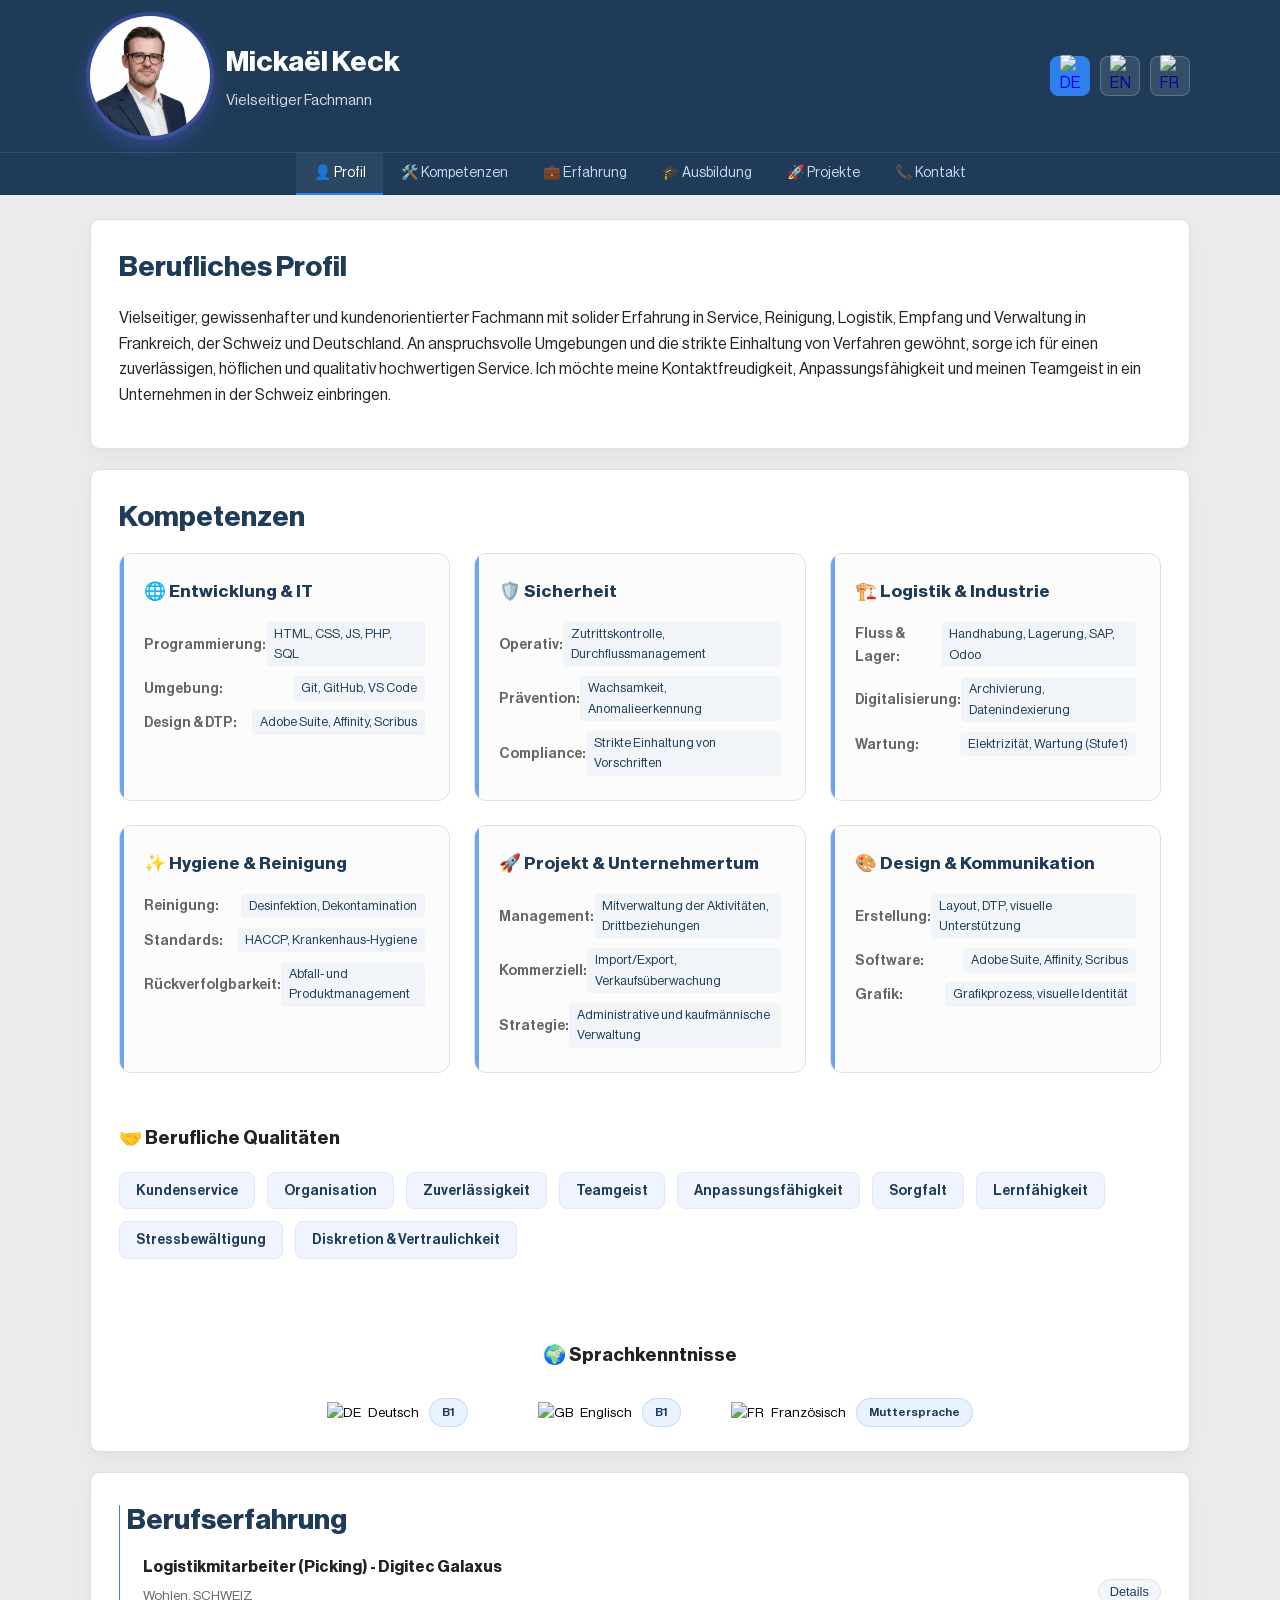
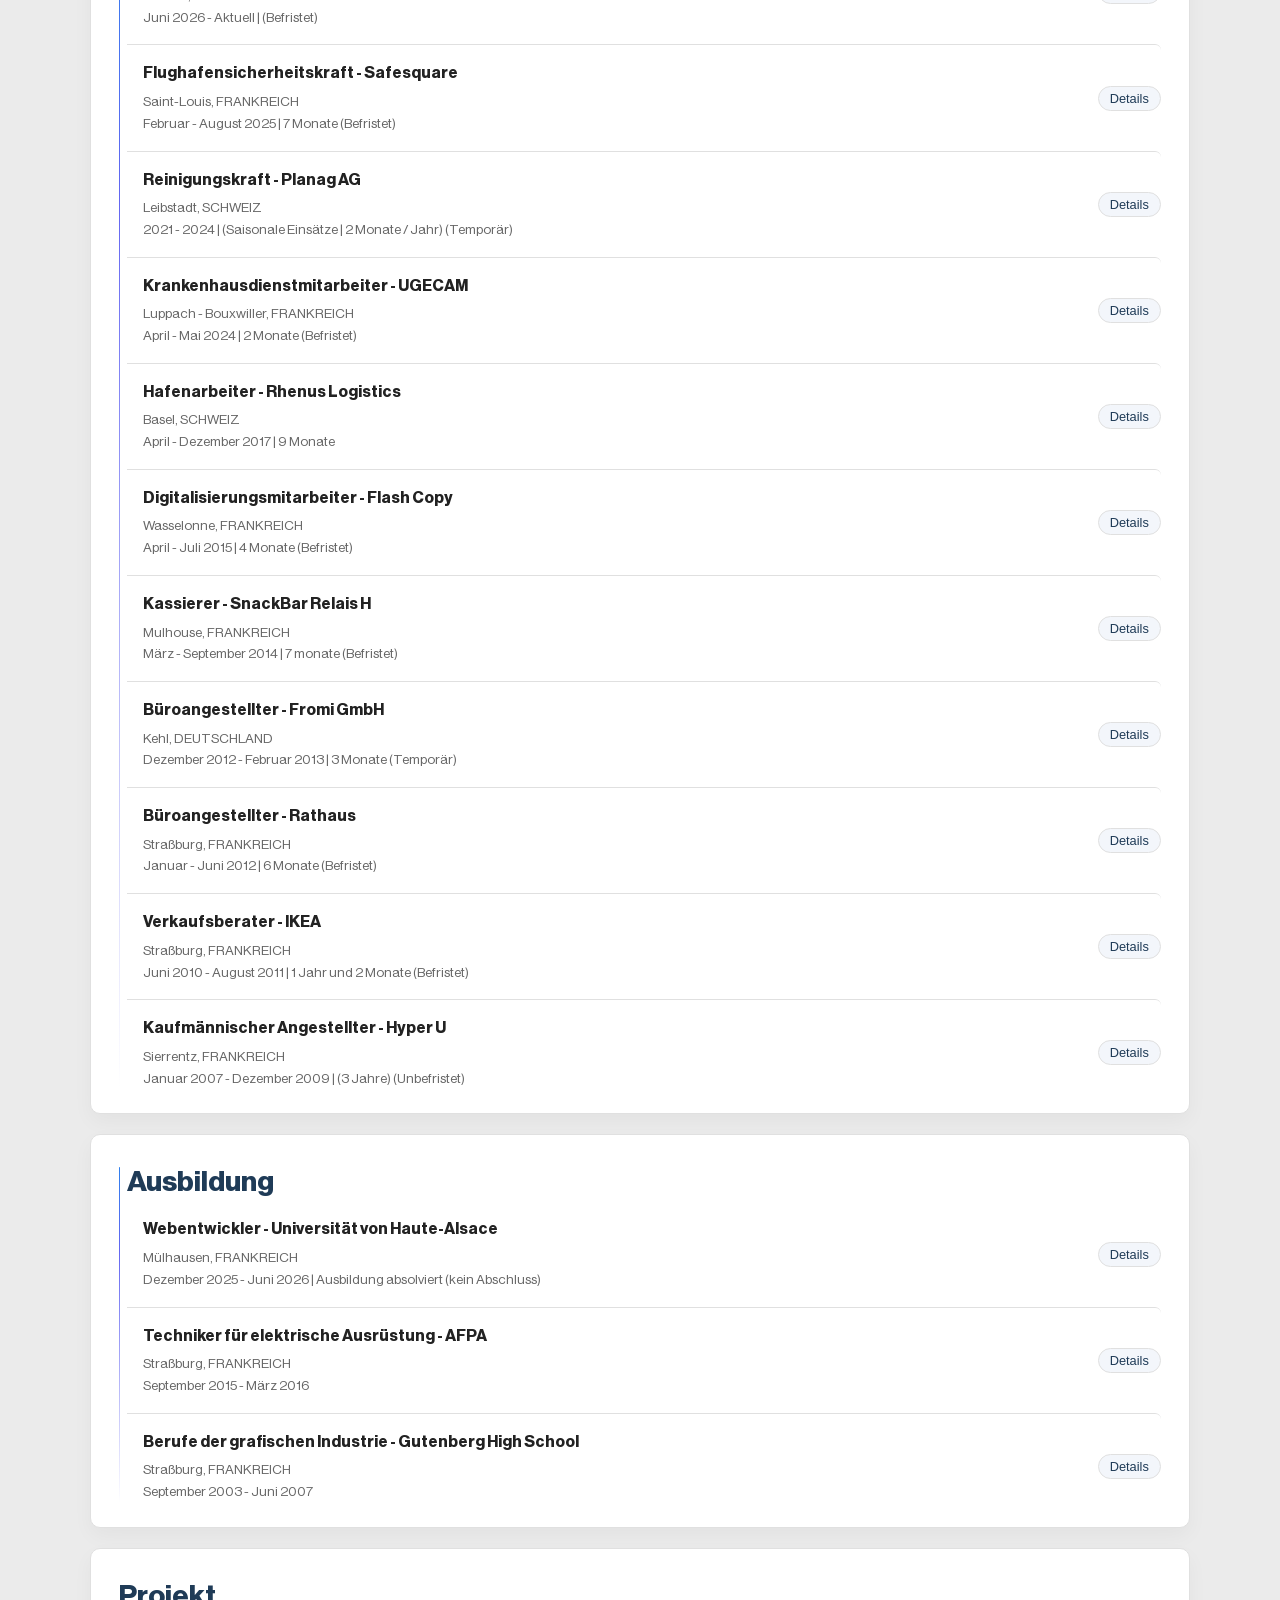
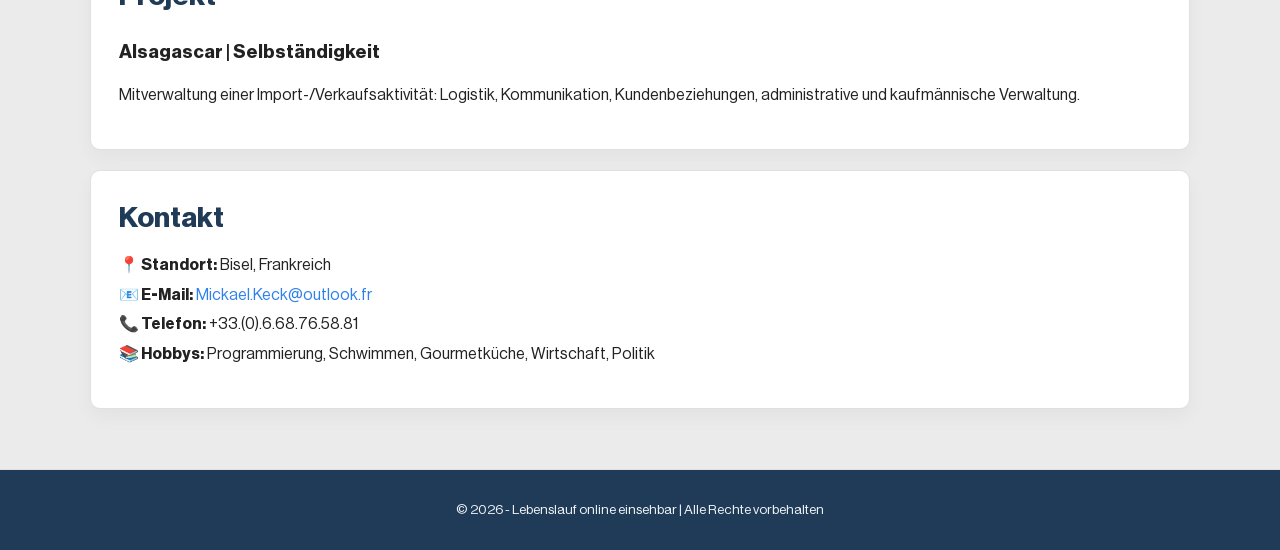
==== index_de.html @ 0cacf82a "Add files via upload" ====
<!DOCTYPE html>
<html lang="de">
<head>
  <meta charset="UTF-8">
  <title>Lebenslauf - Mickaël Keck</title>
  <meta name="viewport" content="width=device-width, initial-scale=1">
  <link rel="stylesheet" href="style.css">
</head>
<body>
  <div class="top-bar">
    <header class="site-header">
      <div class="container header-content">
        <div class="avatar-wrap">
          <div class="avatar" onclick="document.getElementById('img-modal').classList.add('open')"><img src="img/image cv2.png" alt="Mickaël Keck"/></div>
          <div>
            <h1>Mickaël Keck</h1>
            <p class="subtitle">Vielseitiger Fachmann</p>
          </div>
        </div>
        <div class="lang-switcher">
          <a href="index_de.html" class="lang-btn active" title="Deutsch">
            <img src="https://flagcdn.com/24x18/de.png" alt="DE">
          </a>
          <a href="index_en.html" class="lang-btn" title="English">
            <img src="https://flagcdn.com/24x18/gb.png" alt="EN">
          </a>
          <a href="index.html" class="lang-btn" title="Français">
            <img src="https://flagcdn.com/24x18/fr.png" alt="FR">
          </a>
        </div>
      </div>
    </header>
  </div>
  <nav class="main-nav">
    <button class="nav-toggle" aria-expanded="false" aria-label="Menü">
      <span class="bar"></span>
      <span class="bar"></span>
      <span class="bar"></span>
    </button>
    <ul>
      <li><a href="#profil">👤 Profil</a></li>
      <li><a href="#competences">🛠️ Kompetenzen</a></li>
      <li><a href="#experience">💼 Erfahrung</a></li>
      <li><a href="#formation">🎓 Ausbildung</a></li>
      <li><a href="#projets">🚀 Projekte</a></li>
      <li><a href="#contact">📞 Kontakt</a></li>
    </ul>
  </nav>

  <div class="container layout">
    <main>
      <!-- PROFIL -->
      <section id="profil" class="card">
        <h2>Berufliches Profil</h2>
        <p>
        Vielseitiger, gewissenhafter und kundenorientierter Fachmann mit solider Erfahrung in Service, Reinigung, Logistik, Empfang und Verwaltung in Frankreich, der Schweiz und Deutschland. An anspruchsvolle Umgebungen und die strikte Einhaltung von Verfahren gewöhnt, sorge ich für einen zuverlässigen, höflichen und qualitativ hochwertigen Service. Ich möchte meine Kontaktfreudigkeit, Anpassungsfähigkeit und meinen Teamgeist in ein Unternehmen in der Schweiz einbringen.
        </p>
      </section>

      <!-- KOMPETENZEN -->
      <section id="competences" class="card">
        <h2>Kompetenzen</h2>
        
        <div class="skills-container">
          <!-- Technische Kompetenzen -->
          <div class="skills-grid">
            <div class="skill-category">
              <h3>🌐 Entwicklung & IT</h3>
              <ul>
                <li><strong>Programmierung:</strong> <span>HTML, CSS, JS, PHP, SQL</span></li>
                <li><strong>Umgebung:</strong> <span>Git, GitHub, VS Code</span></li>
                <li><strong>Design & DTP:</strong> <span>Adobe Suite, Affinity, Scribus</span></li>
              </ul>
            </div>

            <div class="skill-category">
              <h3>🛡️ Sicherheit</h3>
              <ul>
                <li><strong>Operativ:</strong> <span>Zutrittskontrolle, Durchflussmanagement</span></li>
                <li><strong>Prävention:</strong> <span>Wachsamkeit, Anomalieerkennung</span></li>
                <li><strong>Compliance:</strong> <span>Strikte Einhaltung von Vorschriften</span></li>
              </ul>
            </div>

            <div class="skill-category">
              <h3>🏗️ Logistik & Industrie</h3>
              <ul>
                <li><strong>Fluss & Lager:</strong> <span>Handhabung, Lagerung, SAP, Odoo</span></li>
                <li><strong>Digitalisierung:</strong> <span>Archivierung, Datenindexierung</span></li>
                <li><strong>Wartung:</strong> <span>Elektrizität, Wartung (Stufe 1)</span></li>
              </ul>
            </div>

            <div class="skill-category">
              <h3>✨ Hygiene & Reinigung</h3>
              <ul>
                <li><strong>Reinigung:</strong> <span>Desinfektion, Dekontamination</span></li>
                <li><strong>Standards:</strong> <span>HACCP, Krankenhaus-Hygiene</span></li>
                <li><strong>Rückverfolgbarkeit:</strong> <span>Abfall- und Produktmanagement</span></li>
              </ul>
            </div>

            <div class="skill-category">
              <h3>🚀 Projekt & Unternehmertum</h3>
              <ul>
                <li><strong>Management:</strong> <span>Mitverwaltung der Aktivitäten, Drittbeziehungen</span></li>
                <li><strong>Kommerziell:</strong> <span>Import/Export, Verkaufsüberwachung</span></li>
                <li><strong>Strategie:</strong> <span>Administrative und kaufmännische Verwaltung</span></li>
              </ul>
            </div>

            <div class="skill-category">
              <h3>🎨 Design & Kommunikation</h3>
              <ul>
                <li><strong>Erstellung:</strong> <span>Layout, DTP, visuelle Unterstützung</span></li>
                <li><strong>Software:</strong> <span>Adobe Suite, Affinity, Scribus</span></li>
                <li><strong>Grafik:</strong> <span>Grafikprozess, visuelle Identität</span></li>
              </ul>
            </div>
          </div>

          <!-- Soft Skills -->
          <div class="soft-skills-area">
            <h3>🤝 Berufliche Qualitäten</h3>
            <ul class="tags">
              <li>Kundenservice</li>
              <li>Organisation</li>
              <li>Zuverlässigkeit</li>
              <li>Teamgeist</li>
              <li>Anpassungsfähigkeit</li>
              <li>Sorgfalt</li>
              <li>Lernfähigkeit</li>
              <li>Stressbewältigung</li>
              <li>Diskretion & Vertraulichkeit</li>
            </ul>
          </div>

          <!-- Sprachen -->
          <div class="languages-area">
            <div class="s-section">
              <div class="s-title">
                <h3>🌍 Sprachkenntnisse</h3>
              </div>
              <div class="languages-grid">
                <div class="lang-item">
                  <span class="lang-name"><img src="https://flagcdn.com/16x12/de.png" alt="DE"> Deutsch</span>
                  <span class="lang-level">B1</span>
                </div>
                <div class="lang-item">
                  <span class="lang-name"><img src="https://flagcdn.com/16x12/gb.png" alt="GB"> Englisch</span>
                  <span class="lang-level">B1</span>
                </div>
                <div class="lang-item">
                  <span class="lang-name"><img src="https://flagcdn.com/16x12/fr.png" alt="FR"> Französisch</span>
                  <span class="lang-level">Muttersprache</span>
                </div>
              </div>
            </div>
          </div>
        </div>
      </section>

      <!-- ERFAHRUNG -->
      <section id="experience" class="card">
        <h2>Berufserfahrung</h2>

        <article class="job">
          <header>
            <div>
              <h3>Logistikmitarbeiter (Picking) - Digitec Galaxus</h3>
              <p class="job-meta">Wohlen, SCHWEIZ<br>Juni 2026 - Aktuell | (Befristet)</p>
            </div>
            <button class="toggle-job" type="button">Details</button>
          </header>
          <ul class="job-details">
            <li>Kommissionierung von Bestellungen (Picking) in einem Logistiklager mit hohem Volumen,<br/>unter Einhaltung von Fristen und Sicherheitsvorschriften</li>
            <li>Ausdauer und Zuverlässigkeit bei Stehschichten von 9h+,<br/>mit konstanter Kadenz und Präzision</li>
            <li>Einsatz von Tools zur Flusssteuerung (Scanner, Inventarsysteme)<br/>und strikte Einhaltung der Qualitätsverfahren</li>
          </ul>
        </article>

        <article class="job">
          <header>
            <div>
              <h3>Flughafensicherheitskraft - Safesquare</h3>
              <p class="job-meta">Saint-Louis, FRANKREICH<br>Februar - August 2025 | 7 Monate (Befristet)</p>
            </div>
            <button class="toggle-job" type="button">Details</button>
          </header>
          <ul class="job-details">
            <li>Management des Passagierempfangs in einem internationalen Umfeld bei gleichzeitiger Wahrung<br/>eines hohen Maßes an Höflichkeit trotz Zeitdruck</li>
            <li>Strikte Anwendung von Sicherheitsverfahren (Kontrollen, Überprüfungen, Meldungen)<br/>Gewährleistung der Sicherheit der Passagierströme</li>
            <li>Interne Patrouillen und Arbeit in einem multidisziplinären Team</li>
          </ul>
        </article>

        <article class="job">
          <header>
            <div>
              <h3>Reinigungskraft - Planag AG</h3>
              <p class="job-meta">Leibstadt, SCHWEIZ<br>2021 - 2024 | (Saisonale Einsätze | 2 Monate / Jahr) (Temporär)</p>
            </div>
            <button class="toggle-job" type="button">Details</button>
          </header>
          <ul class="job-details">
            <li>Durchführung von Desinfektions-, Dekontaminations- und Reinigungsleistungen<br/>an einem sensiblen Standort unter strikter Einhaltung von Protokollen</li>
            <li>Abfallmanagement und Einhaltung von Umweltstandards</li>
            <li>Schichtarbeit in anspruchsvollen Umgebungen, die Sorgfalt, Ausdauer und Zuverlässigkeit erfordern</li>
          </ul>
        </article>

        <article class="job">
          <header>
            <div>
              <h3>Krankenhausdienstmitarbeiter - UGECAM</h3>
              <p class="job-meta">Luppach - Bouxwiller, FRANKREICH<br> April - Mai 2024 | 2 Monate (Befristet)</p>
            </div>
            <button class="toggle-job" type="button">Details</button>
          </header>
          <ul class="job-details">
            <li>Beitrag zur Hygiene und zum Komfort der Patienten durch lokale Desinfektion,<br/>Wäschemanagement und Zimmerreinigung</li>
            <li>Tägliche Zusammenarbeit mit Pflegeteams, Sinn für Service und Respekt vor der Vertraulichkeit</li>
            <li>Teilnahme an Hotel- und Gastronomieleistungen unter Einhaltung strenger Qualitäts- und Rückverfolgbarkeitsstandards</li>
          </ul>
        </article>

        <article class="job">
          <header>
            <div>
              <h3>Hafenarbeiter - Rhenus Logistics</h3>
              <p class="job-meta">Basel, SCHWEIZ<br>April - Dezember 2017 | 9 Monate</p>
            </div>
            <button class="toggle-job" type="button">Details</button>
          </header>
          <ul class="job-details">
            <li>Be- und Entladen von Booten, Durchführung verschiedener Manöver<br/>unter Beachtung der Sicherheitsregeln</li>
            <li>Gabelstaplerbetrieb zum Umschlag von schweren oder sperrigen Gütern</li>
            <li>Reinigung und Aufräumen von Lagerbereichen mit Fokus auf Organisation und Sauberkeit</li>
          </ul>
        </article>

        <article class="job">
          <header>
            <div>
              <h3>Digitalisierungsmitarbeiter - Flash Copy</h3>
              <p class="job-meta">Wasselonne, FRANKREICH<br>April - Juli 2015 | 4 Monate (Befristet)</p>
            </div>
            <button class="toggle-job" type="button">Details</button>
          </header>
          <ul class="job-details">
            <li>Digitalisierung und Verarbeitung sensibler Kulturgüterdokumente<br>mit hohen Anforderungen an Präzision und Vertraulichkeit</li>
            <li>Organisation, Sortierung und Indizierung von Dateien zur Gewährleistung einer effizienten Archivnutzung</li>
            <li>Wartung des Arbeitsplatzes und der Ausrüstung, Beherrschung grundlegender IT-Tools<br>zur Gewährleistung einer optimalen Produktivität</li>
          </ul>
        </article>

        <article class="job">
          <header>
            <div>
              <h3>Kassierer - SnackBar Relais H</h3>
              <p class="job-meta">Mulhouse, FRANKREICH<br>März - September 2014 | 7 monate (Befristet)</p>
            </div>
            <button class="toggle-job" type="button">Details</button>
          </header>
          <ul class="job-details">
            <li>Bezahlung und Kundenempfang an einem hoch frequentierten Point of Sale mit Beherrschung<br>der Grundlagen des Zusatzverkaufs</li>
            <li>Instandhaltung und Reinigung der Verkaufsstelle zur Gewährleistung eines tadellosen Images<br>gegenüber den Kunden</li>
            <li>Wartung der Ausrüstung auf erster Ebene (Kasse, Maschinen, Kleingeräte)<br>zur Begrenzung von Betriebsunterbrechungen</li>
          </ul>
        </article>

        <article class="job">
          <header>
            <div>
              <h3>Büroangestellter - Fromi GmbH</h3>
              <p class="job-meta">Kehl, DEUTSCHLAND<br>Dezember 2012 - Februar 2013 | 3 Monate (Temporär)</p>
            </div>
            <button class="toggle-job" type="button">Details</button>
          </header>
          <ul class="job-details">
            <li>Sortieren, Verwalten und Verteilen der ein- und ausgehenden Post zur Gewährleistung<br>eines ordnungsgemäßen Informationsflusses</li>
            <li>Archivierung und Indizierung von Dokumenten, Erstellung logischer und leicht durchsuchbarer Ablagen</li>
            <li>Tägliche Nutzung von Büro-Tools und Zusammenarbeit mit mehreren internen Abteilungen</li>
          </ul>
        </article>

        <article class="job">
          <header>
            <div>
              <h3>Büroangestellter - Rathaus</h3>
              <p class="job-meta">Straßburg, FRANKREICH<br>Januar - Juni 2012 | 6 Monate (Befristet)</p>
            </div>
            <button class="toggle-job" type="button">Details</button>
          </header>
          <ul class="job-details">
            <li>Physischer und telefonischer Empfang der Nutzer, Orientierung und Erstinformationen</li>
            <li>Archivierung, Indizierung und Reprographie von Verwaltungsdokumenten<br>unter Einhaltung von Verfahren</li>
            <li>Teamarbeit innerhalb eines öffentlichen Dienstes mit Sinn für Kontakt und Diskretion</li>
          </ul>
        </article>

        <article class="job">
          <header>
            <div>
              <h3>Verkaufsberater - IKEA</h3>
              <p class="job-meta">Straßburg, FRANKREICH<br>Juni 2010 - August 2011 | 1 Jahr und 2 Monate (Befristet)</p>
            </div>
            <button class="toggle-job" type="button">Details</button>
          </header>
          <ul class="job-details">
            <li>Persönliche Beratung der Kunden zur Betten- und Lagergestaltung<br>um ihren Komfort und ihr Budget zu optimieren</li>
            <li>Erreichung der Verkaufsziele durch gute Kenntnisse der Produkte und aktueller Werbeaktionen</li>
            <li>Teilnahme an der Hervorhebung von Werbeaktionen und Ray-Merchandising (Facing, Wiederauffüllung, Produktimplementierung)</li>
          </ul>
        </article>

        <article class="job">
          <header>
            <div>
              <h3>Kaufmännischer Angestellter - Hyper U</h3>
              <p class="job-meta">Sierrentz, FRANKREICH<br>Januar 2007 - Dezember 2009 | (3 Jahre) (Unbefristet)</p>
            </div>
            <button class="toggle-job" type="button">Details</button>
          </header>
          <ul class="job-details">
            <li>Verwaltung der Abteilungen Getränke/Spirituosen, dann Obst/Gemüse: Wiederauffüllung,<br>Produktrotation, Datumskontrolle</li>
            <li>Umsetzung von Merchandising (Facing, Implementierung, Preiskennzeichnung)<br>zur Verbesserung der Lesbarkeit des Angebots</li>
            <li>Verkaufsförderung von Produkten und Dienstleistungen, regelmäßiger Kontakt mit Kunden<br>und Arbeit in variablen Arbeitszeiten in einem anspruchsvollen Umfeld</li>
          </ul>
        </article>
      </section>

      <!-- AUSBILDUNG -->
      <section id="formation" class="card">
        <h2>Ausbildung</h2>

        <article class="edu">
          <header>
            <div>
              <h3>Webentwickler - Universität von Haute-Alsace</h3>
              <p class="job-meta">Mülhausen, FRANKREICH<br>Dezember 2025 - Juni 2026 | Ausbildung absolviert (kein Abschluss)</p>
            </div>
            <button class="toggle-job" type="button">Details</button>
          </header>
          <ul class="job-details">
            <li>Kein Abschluss aus administrativem Grund / Einstellung der Finanzierung, nicht wegen unzureichender Leistungen</li>
            <li>HTML, CSS, JS, PHP, SQL, Node.js, Python</li>
            <li>Tools: VS Code, GitHub, Bootstrap, jQuery, PHPMyAdmin</li>
            <li>Projekte:
              <ul>
                <li>Erstellung eines Taschenrechners</li>
                <li>Erstellung einer Bäckerei-Website</li>
                <li>Erstellung einer Landingpage für einen Yoga-Kurs</li>
                <li>Erstellung einer Fitnessstudio-Showcase-Website</li>
              </ul>
            </li>
          </ul>
        </article>

        <article class="edu">
          <header>
            <div>
              <h3>Techniker für elektrische Ausrüstung - AFPA</h3>
              <p class="job-meta">Straßburg, FRANKREICH<br>September 2015 - März 2016</p>
            </div>
            <button class="toggle-job" type="button">Details</button>
          </header>
          <ul class="job-details">
            <li>Ausbildung auf Bac pro-Niveau mit Schwerpunkt auf der Installation und Fehlersuche von elektrischen Geräten</li>
            <li>Kenntnis der aktuellen Normen und Vorschriften</li>
            <li>Entwurf und Implementierung von elektrischen Schaltungen</li>
            <li>Erwerb von Sorgfalt, Planlesen, strikte Einhaltung von Sicherheitsstandards und Verfahren</li>
            <li>Installation und Wartung von elektrischen Geräten</li>
          </ul>
        </article>

        <article class="edu">
          <header>
            <div>
              <h3>Berufe der grafischen Industrie - Gutenberg High School</h3>
              <p class="job-meta">Straßburg, FRANKREICH<br>September 2003 - Juni 2007</p>
            </div>
            <button class="toggle-job" type="button">Details</button>
          </header>
          <ul class="job-details">
            <li>Bac pro orientiert auf die grafische Kette und die gedruckte Produktion (Druckvorstufe, Druck, Qualitätskontrolle)</li>
            <li>Kenntnis der aktuellen Normen und Vorschriften</li>
            <li>Praxis von Adobe Suite Tools (Photoshop, Illustrator, InDesign)</li>
            <li>Erwerb von Sorgfalt, Planlesen, strikte Einhaltung von Sicherheitsstandards und Verfahren</li>
            <li>Entwicklung eines kreativen Auges und eines Sinns für Layout und visuelle Kommunikation</li>
            <li>Erste Erfahrung in der Berufswelt und Teamarbeit</li>
          </ul>
        </article>
      </section>

      <!-- PROJEKTE -->
      <section id="projets" class="card">
        <h2>Projekt</h2>

        <article class="project">
          <h3>Alsagascar | Selbständigkeit</h3>
          <p>Mitverwaltung einer Import-/Verkaufsaktivität: Logistik, Kommunikation, Kundenbeziehungen, administrative und kaufmännische Verwaltung.</p>
        </article>
      </section>

      <!-- KONTAKT -->
      <section id="contact" class="card">
        <h2>Kontakt</h2>
        <ul class="contact-list">
          <li><strong>📍 Standort:</strong> Bisel, Frankreich</li>
          <li><strong>📧 E-Mail:</strong> <a href="mailto:Mickael.Keck@outlook.fr"> Mickael.Keck@outlook.fr</a></li>
          <li><strong>📞 Telefon:</strong> +33.(0).6.68.76.58.81</li>
          <li><strong>📚 Hobbys:</strong> Programmierung, Schwimmen, Gourmetküche, Wirtschaft, Politik</li>
        </ul>
      </section>
    </main>
  </div>

  <footer class="site-footer">
    <div class="container">
      <p>© <span id="year"></span> - Lebenslauf online einsehbar | Alle Rechte vorbehalten</p>
    </div>
  </footer>

  <div id="img-modal" onclick="this.classList.remove('open')">
    <img src="img/image cv2.png" alt="CV"/>
  </div>

  <script src="script.js"></script>
</body>
</html>
---- style.css ----
@font-face {
  font-family: 'NeueHaasDisplay';
  src: url('font/NeueHaasDisplayRoman.ttf') format('truetype');
  font-weight: 400;
  font-style: normal;
}
@font-face {
  font-family: 'NeueHaasDisplay';
  src: url('font/NeueHaasDisplayRomanItalic.ttf') format('truetype');
  font-weight: 400;
  font-style: italic;
}
@font-face {
  font-family: 'NeueHaasDisplay';
  src: url('font/NeueHaasDisplayMediu.ttf') format('truetype');
  font-weight: 500;
  font-style: normal;
}
@font-face {
  font-family: 'NeueHaasDisplay';
  src: url('font/NeueHaasDisplayMediumItalic.ttf') format('truetype');
  font-weight: 500;
  font-style: italic;
}
@font-face {
  font-family: 'NeueHaasDisplay';
  src: url('font/NeueHaasDisplayBold.ttf') format('truetype');
  font-weight: 700;
  font-style: normal;
}
@font-face {
  font-family: 'NeueHaasDisplay';
  src: url('font/NeueHaasDisplayBoldItalic.ttf') format('truetype');
  font-weight: 700;
  font-style: italic;
}

.s-section {
  display: flex;
  flex-direction: column;
  gap: 8px;
}


.lang-item { display: flex; align-items: center; justify-content: center; gap: 10px; }
.lang-name { font-size: 0.85rem; color: #000000; }
.lang-name img { vertical-align: middle; margin-right: 5px; }

.lang-level {
  font-size: 0.75rem;
  background: rgba(47, 128, 237, 0.1);
  color: var(--primary);
  padding: 4px 12px;
  border-radius: 99px;
  border: 1px solid rgba(47, 128, 237, 0.2);
  font-weight: 500;
  transition: all 0.3s ease;
}

.lang-item:hover .lang-level {
  background: var(--accent);
  color: #fff;
  transform: translateX(5px);
}


:root {
  --bg: #ebebeb;
  --card-bg: #ffffff;
  --primary: #1f3b57;
  --accent: #2f80ed;
  --text: #222;
  --muted: #666;
  --border: #e0e0e0;
  --radius: 10px;
  --shadow: 0 8px 20px rgba(0,0,0,0.04);
  --font-main: 'NeueHaasDisplay', system-ui, sans-serif;
  --header-h: 80px;
}

html {
  scroll-behavior: smooth;
}

*, *::before, *::after { box-sizing: border-box; }

body {
  margin: 0;
  font-family: var(--font-main);
  background: var(--bg);
  color: var(--text);
  line-height: 1.6;
}

/* CONTAINER */
.container {
  width: min(1100px, 100% - 2rem);
  margin: 0 auto;
}

/* HEADER */
/* TOP BAR */
.top-bar {
  position: fixed;
  top: 0;
  left: 0;
  right: 0;
  z-index: 10;
  transition: none;
}

.top-bar.hidden {
  transform: translateY(-100%);
}

.site-header {
  background: var(--primary);
  color: #fff;
  padding: 1rem 0;
}

.header-content {
  display: flex;
  align-items: center;
  justify-content: space-between;
  gap: 1.5rem;
}

.avatar-wrap {
  display: flex;
  align-items: center;
  gap: 16px;
}

.avatar {
  width: 120px;
  height: 120px;
  overflow: hidden;
  border-radius: 50%;
  background: linear-gradient(135deg, #6366f1, #06b6d4);
  display: flex;
  align-items: center;
  justify-content: center;
  font-size: 34px;
  font-weight: 700;
  color: #fff;
  box-shadow: 0 0 0 4px rgba(99,102,241,0.3), 0 8px 24px rgba(99,102,241,0.4);
  transition: transform 0.3s;
  cursor: pointer;
}

.avatar:hover { transform: scale(1.20); }

.avatar img {
  width: 100%;
  height: 100%;
  object-fit: cover;
  object-position: 70% center;
  transform: scaleX(-1);
}

h1 { margin: 0; font-size: 1.8rem; }

.subtitle {
  margin: 0.25rem 0 0;
  color: #d0d7e2;
  font-size: 0.95rem;
}

/* LANG SWITCHER */
.lang-switcher {
  display: flex;
  gap: 10px;
}

.lang-btn {
  display: flex;
  align-items: center;
  justify-content: center;
  width: 40px;
  height: 40px;
  background: rgba(255, 255, 255, 0.1);
  border: 1px solid rgba(255, 255, 255, 0.2);
  border-radius: 8px;
  transition: all 0.3s ease;
  cursor: pointer;
  text-decoration: none;
  padding: 0; /* Ajouté */
  outline: none; /* Ajouté */
}

.lang-btn img {
  width: 20px;
  height: auto;
  border-radius: 2px;
  filter: grayscale(40%);
  transition: all 0.3s ease;
}

.lang-btn:hover {
  background: rgba(255, 255, 255, 0.2);
  border-color: var(--accent);
  transform: translateY(-2px);
}

.lang-btn:hover img {
  filter: grayscale(0%);
  transform: scale(1.1);
}

.lang-btn.active {
  background: var(--accent);
  border-color: var(--accent);
}

.lang-btn.active img {
  filter: grayscale(0%);
}

/* MODAL */
#img-modal {
  display: none;
  position: fixed;
  inset: 0;
  background: rgba(0,0,0,0.75);
  z-index: 999;
  align-items: center;
  justify-content: center;
  cursor: zoom-out;
}
#img-modal.open { display: flex; }
#img-modal img {
  max-height: 90vh;
  max-width: 90vw;
  border-radius: 12px;
  box-shadow: 0 20px 60px rgba(0,0,0,0.5);
  transform: scaleX(-1);
}

/* LAYOUT */
.layout {
  padding-top: 1.5rem;
  padding-bottom: 2.5rem;
}

.main-nav {
  position: fixed;
  left: 0;
  right: 0;
  z-index: 9;
  background: var(--primary);
  border-top: 1px solid rgba(255,255,255,0.1);
}

.main-nav ul {
  list-style: none;
  padding: 0;
  margin: 0;
  display: flex;
  justify-content: center;
  gap: 0;
}

.main-nav a {
  display: block;
  color: #c8d8ee;
  text-decoration: none;
  font-size: 0.88rem;
  padding: 0.55rem 1.1rem;
  border-bottom: 2px solid transparent;
  transition: color 0.2s, border-color 0.2s, background 0.2s;
}

.main-nav a:hover,
.main-nav a.active {
  color: #fff;
  border-bottom-color: var(--accent);
  background: rgba(255,255,255,0.06);
}

/* MAIN */
main { min-width: 0; }

/* CARDS */
.card {
  background: var(--card-bg);
  border-radius: var(--radius);
  padding: 1.5rem 1.75rem;
  margin-bottom: 1.25rem;
  box-shadow: var(--shadow);
  border: 1px solid var(--border);
  /* Animation de révélation */
  opacity: 0;
  transform: translateY(30px);
  transition: opacity 0.8s ease-out, transform 0.8s ease-out;
}

.card.visible {
  opacity: 1;
  transform: translateY(0);
}

.card h2 {
  margin-top: 0;
  margin-bottom: 0.75rem;
  font-size: 1.8rem;
  font-weight: 800;
  color: var(--primary);
  letter-spacing: 0,5rem;
}

/* GRID */
.grid-2 {
  display: grid;
  grid-template-columns: repeat(auto-fit, minmax(260px, 1fr));
  gap: 1rem 2rem;
}

/* LISTES & TAGS */
ul {
  padding-left: 1.2rem;
  margin-top: 0.25rem;
}

.tags {
  list-style: none;
  padding: 0;
  display: flex;
  flex-wrap: wrap;
  gap: 0.75rem;
}

.tags li {
  background: #f0f4ff;
  color: var(--primary);
  padding: 0.4rem 1rem;
  border-radius: 8px;
  font-size: 0.88rem;
  font-weight: 500;
  border: 1px solid #e0e7ff;
  transition: all 0.3s ease;
  cursor: default;
}

.tags li:hover {
  background: var(--primary);
  color: #fff;
  transform: translateY(-2px);
  box-shadow: 0 4px 12px rgba(31, 59, 87, 0.15);
}


.skills-container {
  display: flex;
  flex-direction: column;
  gap: 2rem;
}

.skills-grid {
  display: grid;
  grid-template-columns: repeat(auto-fit, minmax(300px, 1fr));
  gap: 1.5rem;
}

.skill-category {
  background: #fcfcfd;
  border: 1px solid var(--border);
  border-radius: 12px;
  padding: 1.5rem;
  transition: all 0.3s ease;
  position: relative;
  overflow: hidden;
}

.skill-category::before {
  content: '';
  position: absolute;
  top: 0;
  left: 0;
  width: 4px;
  height: 100%;
  background: var(--accent);
  opacity: 0.7;
}

.skill-category:hover {
  transform: translateY(-5px);
  box-shadow: 0 12px 25px rgba(0,0,0,0.06);
  border-color: var(--accent);
}

.skill-category h3 {
  margin-top: 0;
  margin-bottom: 1rem;
  font-size: 1.1rem;
  color: var(--primary);
  display: flex;
  align-items: center;
  gap: 8px;
}

.skill-category ul {
  list-style: none;
  padding: 0;
  margin: 0;
  display: flex;
  flex-direction: column;
  gap: 0.6rem;
}

.skill-category li {
  font-size: 0.9rem;
  display: flex;
  justify-content: space-between;
  align-items: center;
}

.skill-category li strong {
  color: var(--muted);
  font-weight: 500;
}

.skill-category li span {
  background: #f1f5f9;
  padding: 2px 8px;
  border-radius: 4px;
  font-size: 0.8rem;
  color: var(--primary);
}

#experience, #formation {
  position: relative;
  padding-left: 2.25rem;
}

#experience::before, #formation::before {
  content: '';
  position: absolute;
  left: 1.75rem;
  top: 2rem;
  bottom: 1.5rem;
  width: 1px;
  background: linear-gradient(180deg, #2f80ed, #6366f1 25%, rgba(99,102,241,0) 100%);
  border-radius: 50px;
}

/* JOBS & EDU */
.job, .edu {
  border-top: 1px solid var(--border);
  padding-top: 1rem;
  margin-top: 1rem;
  padding-left: 1rem;
  border-radius: 0 6px 6px 0;
  transition: background 0.35s ease, padding-left 0.3s ease, box-shadow 0.35s ease;
  position: relative;
}

.job::before, .edu::before {
  content: '';
  position: absolute;
  left: 1px;
  top: 0;
  width: 1px;
  height: 0;
  background: linear-gradient(0deg, #2f80ed, #6366f1 10%, rgba(99,102,241,0) 100%);
  transition: height 0.4s cubic-bezier(0.4, 0, 0.2, 1);
  border-radius: 2px;
}

.job:hover::before, .edu:hover::before { height: 100%; }

.job::after, .edu::after {
  content: '';
  position: absolute;
  left: -2px;
  top: 0;
  width: 1.5px;
  height: 0;
  background: linear-gradient(0deg, #2f80ed, #6366f1 10%, rgba(99,102,241,0) 100%);
  transition: height 0.4s cubic-bezier(0.4, 0, 0.2, 1);
}

.job:hover::after, .edu:hover::after { height: 100%; }

.job:hover, .edu:hover {
  background: linear-gradient(180deg, #f0f5ff 0%, #ffffff 100%);
  box-shadow: -3px 0 0 0 #2f80ed, 0 4px 18px rgba(47,128,237,0.08);
  padding-left: 1.5rem;
  box-shadow: 0 4px 18px rgba(47,128,237,0.08);
}

.job:first-of-type, .edu:first-of-type {
  border-top: none;
  padding-top: 0;
  margin-top: 0;
}

.job header, .edu header {
  display: flex;
  justify-content: space-between;
  align-items: center;
  gap: 1rem;
}

.job h3, .edu h3 {
  margin: 0;
  font-size: 1rem;
  transition: color 0.3s ease;
}

.job:hover h3, .edu:hover h3 { color: var(--accent); }

.job-meta {
  margin: 0.25rem 0 0;
  font-size: 0.85rem;
  color: var(--muted);
  transition: color 0.3s ease;
}

.job:hover .job-meta, .edu:hover .job-meta { color: #2f80ed99; }

.job-details { margin-top: 0.5rem; }

.toggle-job {
  border: 1px solid var(--border);
  background: #f3f6fb;
  color: var(--primary);
  border-radius: 999px;
  padding: 0.25rem 0.7rem;
  font-size: 0.8rem;
  cursor: pointer;
  transition: background 0.2s, transform 0.1s;
  white-space: nowrap;
}

.toggle-job:hover { background: #e3edff; }
.toggle-job:active { transform: scale(0.97); }

/* PROJECTS */
.project h3 { margin-bottom: 0.25rem; }

.project {
  border-top: 1px solid var(--border);
  padding-top: 0.75rem;
  margin-top: 0.75rem;
}

.project:first-of-type {
  border-top: none;
  padding-top: 0;
  margin-top: 0;
}

/* CONTACT */
.contact-list { list-style: none; padding: 0; }
.contact-list li + li { margin-top: 0.25rem; }
.contact-list a { color: var(--accent); text-decoration: none; }
.contact-list a:hover { text-decoration: underline; }

/* FOOTER */
.site-footer {
  border-top: 1px solid var(--border);
  padding: 1rem 0;
  font-size: 0.85rem;
  color: #f0f2f6;
  background: var(--primary);
  text-align: center;
}

/* ===================== BURGER MENU ===================== */

.nav-toggle {
  display: none;
  flex-direction: column;
  justify-content: center;
  align-items: center;
  gap: 5px;
  width: 40px;
  height: 40px;
  background: transparent;
  border: none;
  cursor: pointer;
  padding: 4px;
  border-radius: 8px;
  transition: background 0.2s;
  position: absolute;
  right: 1rem;
  top: 50%;
  transform: translateY(-50%);
  z-index: 20;
}

.nav-toggle:hover {
  background: rgba(255,255,255,0.1);
}

/* Les 3 barres */
.nav-toggle .bar {
  display: block;
  width: 22px;
  height: 2px;
  background: #c8d8ee;
  border-radius: 2px;
  transition: transform 0.35s cubic-bezier(0.4,0,0.2,1),
              opacity 0.25s ease,
              background 0.2s;
}

/* Animation → croix quand ouvert */
.nav-toggle.open .bar:nth-child(1) {
  transform: translateY(7px) rotate(45deg);
}
.nav-toggle.open .bar:nth-child(2) {
  opacity: 0;
  transform: scaleX(0);
}
.nav-toggle.open .bar:nth-child(3) {
  transform: translateY(-7px) rotate(-45deg);
}

/* ===================== RESPONSIVE ===================== */

@media (max-width: 900px) {
  h1 { font-size: 1.4rem; }
  .subtitle { font-size: 0.85rem; }
  .avatar { width: 90px; height: 90px; }
  .main-nav a { font-size: 0.82rem; padding: 0.5rem 0.7rem; }
}

@media (max-width: 680px) {
  /* Header */
  .header-content { flex-wrap: wrap; gap: 0.75rem; }
  .avatar { width: 70px; height: 70px; font-size: 24px; }
  h1 { font-size: 1.2rem; }
  .subtitle { font-size: 0.8rem; }
  .card { padding: 1rem; }

  /* Afficher le bouton burger */
  .nav-toggle {
    display: flex;
  }

  /* Navbar : position relative pour que le menu se déploie en dessous */
  .main-nav {
    position: fixed;
    left: 0;
    right: 0;
  }

  /* Barre de navigation : hauteur fixe avec le bouton centré */
  .main-nav {
    display: flex;
    align-items: center;
    min-height: 44px;
    padding: 0 1rem;
  }

  /* Menu masqué par défaut sur mobile */
  .main-nav ul {
    display: flex;
    flex-direction: column;
    gap: 0;
    position: absolute;
    top: 100%;
    left: 0;
    right: 0;
    background: var(--primary);
    border-top: 1px solid rgba(255,255,255,0.1);
    max-height: 0;
    overflow: hidden;
    transition: max-height 0.38s cubic-bezier(0.4,0,0.2,1),
    opacity 0.3s ease;
    opacity: 0;
    box-shadow: 0 8px 24px rgba(0,0,0,0.18);
  }

  /* Menu ouvert */
  .main-nav.open ul {
    max-height: 420px;
    opacity: 1;
  }

  /* Liens pleine largeur */
  .main-nav a {
    font-size: 0.92rem;
    padding: 0.8rem 1.25rem;
    border-bottom: 1px solid rgba(255,255,255,0.07);
    border-left: 3px solid transparent;
    transition: color 0.2s, background 0.2s, border-color 0.2s;
  }

  .main-nav a:hover,
  .main-nav a.active {
    border-bottom-color: rgba(255,255,255,0.07);
    border-left-color: var(--accent);
    background: rgba(255,255,255,0.06);
  }

  .main-nav li:last-child a {
    border-bottom: none;
  }

  /* Langues en responsive */
  .languages-area {
    text-align: left;
    margin-left: -5px; 
  }
  .languages-grid {
    grid-template-columns: 1fr;
    justify-content: flex-start;
    gap: 0.5rem;
    padding-left: 0;
  }
  .lang-item {
    justify-content: flex-start;
    padding-left: 0;
    margin-left: 0;
  }
  .languages-area h3 {
    margin-left: 0;
  }
}


.languages-area {
  text-align: center;
  margin-top: 1rem;
}

.languages-grid {
  display: grid;
  grid-template-columns: repeat(auto-fit, minmax(180px, auto));
  justify-content: center;
  gap: 2rem;
}
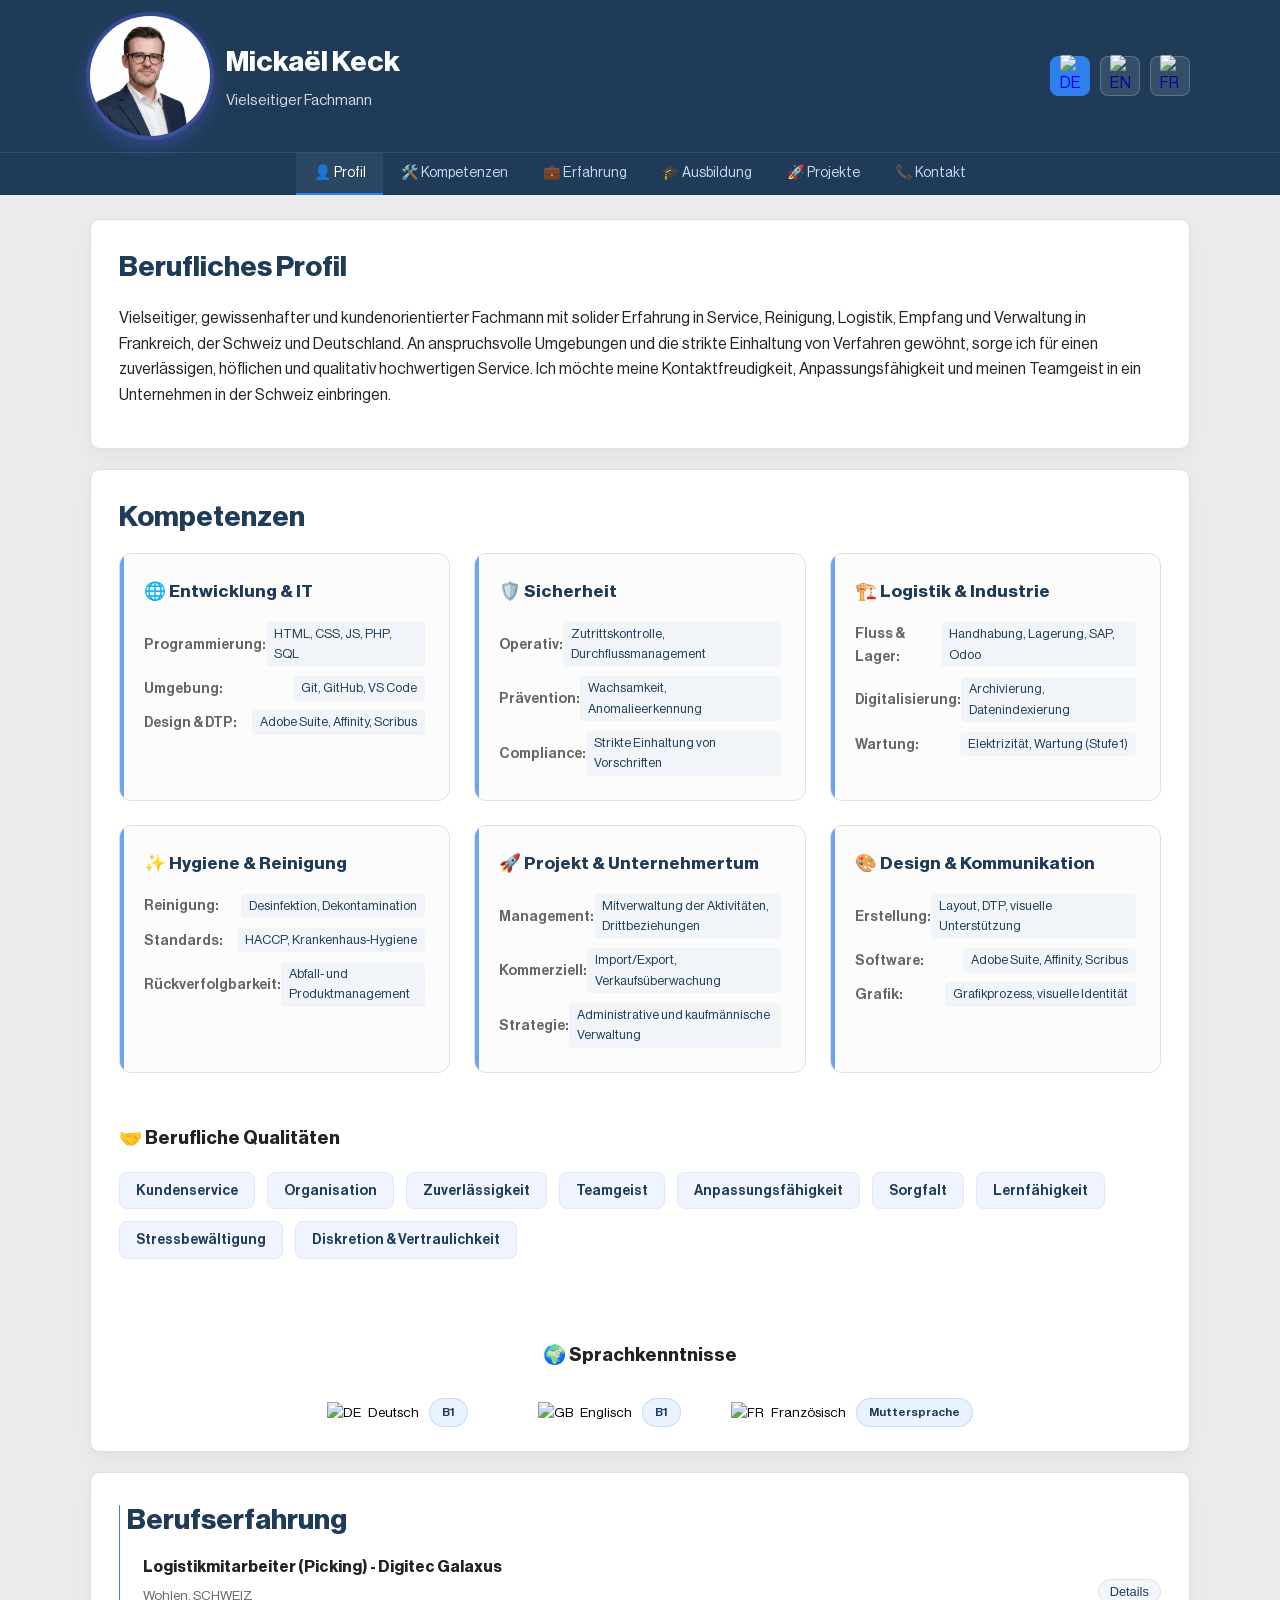
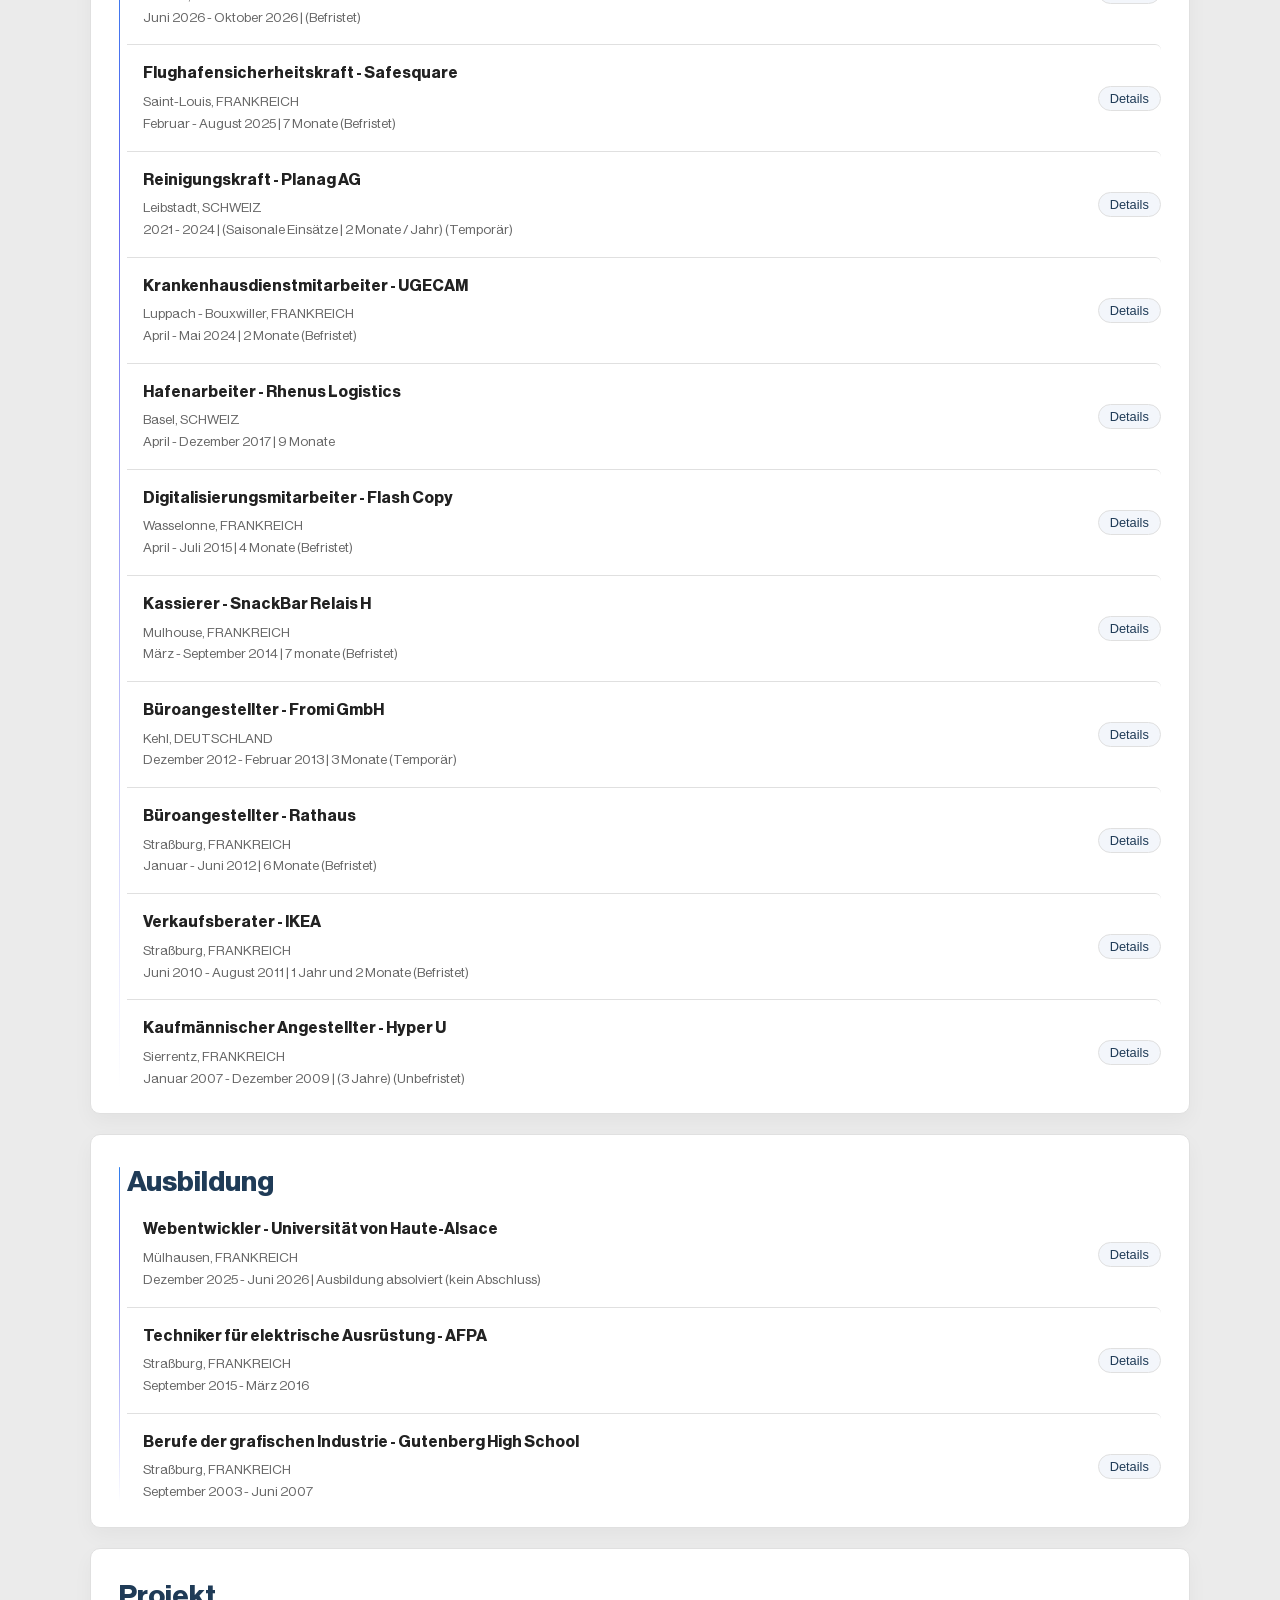
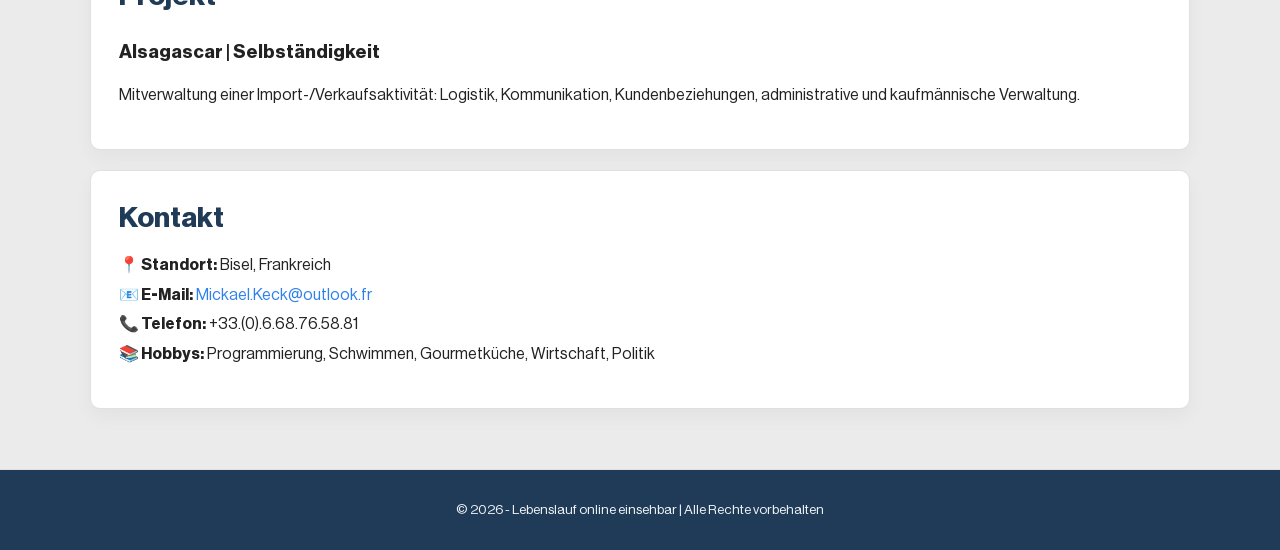
==== commit 06cd49e8: "Update job end date for Logistikmitarbeiter position" ====
--- a/index_de.html
+++ b/index_de.html
@@ -168,7 +168,7 @@
           <header>
             <div>
               <h3>Logistikmitarbeiter (Picking) - Digitec Galaxus</h3>
-              <p class="job-meta">Wohlen, SCHWEIZ<br>Juni 2026 - Aktuell | (Befristet)</p>
+              <p class="job-meta">Wohlen, SCHWEIZ<br>Juni 2026 - Oktober 2026 | (Befristet)</p>
             </div>
             <button class="toggle-job" type="button">Details</button>
           </header>
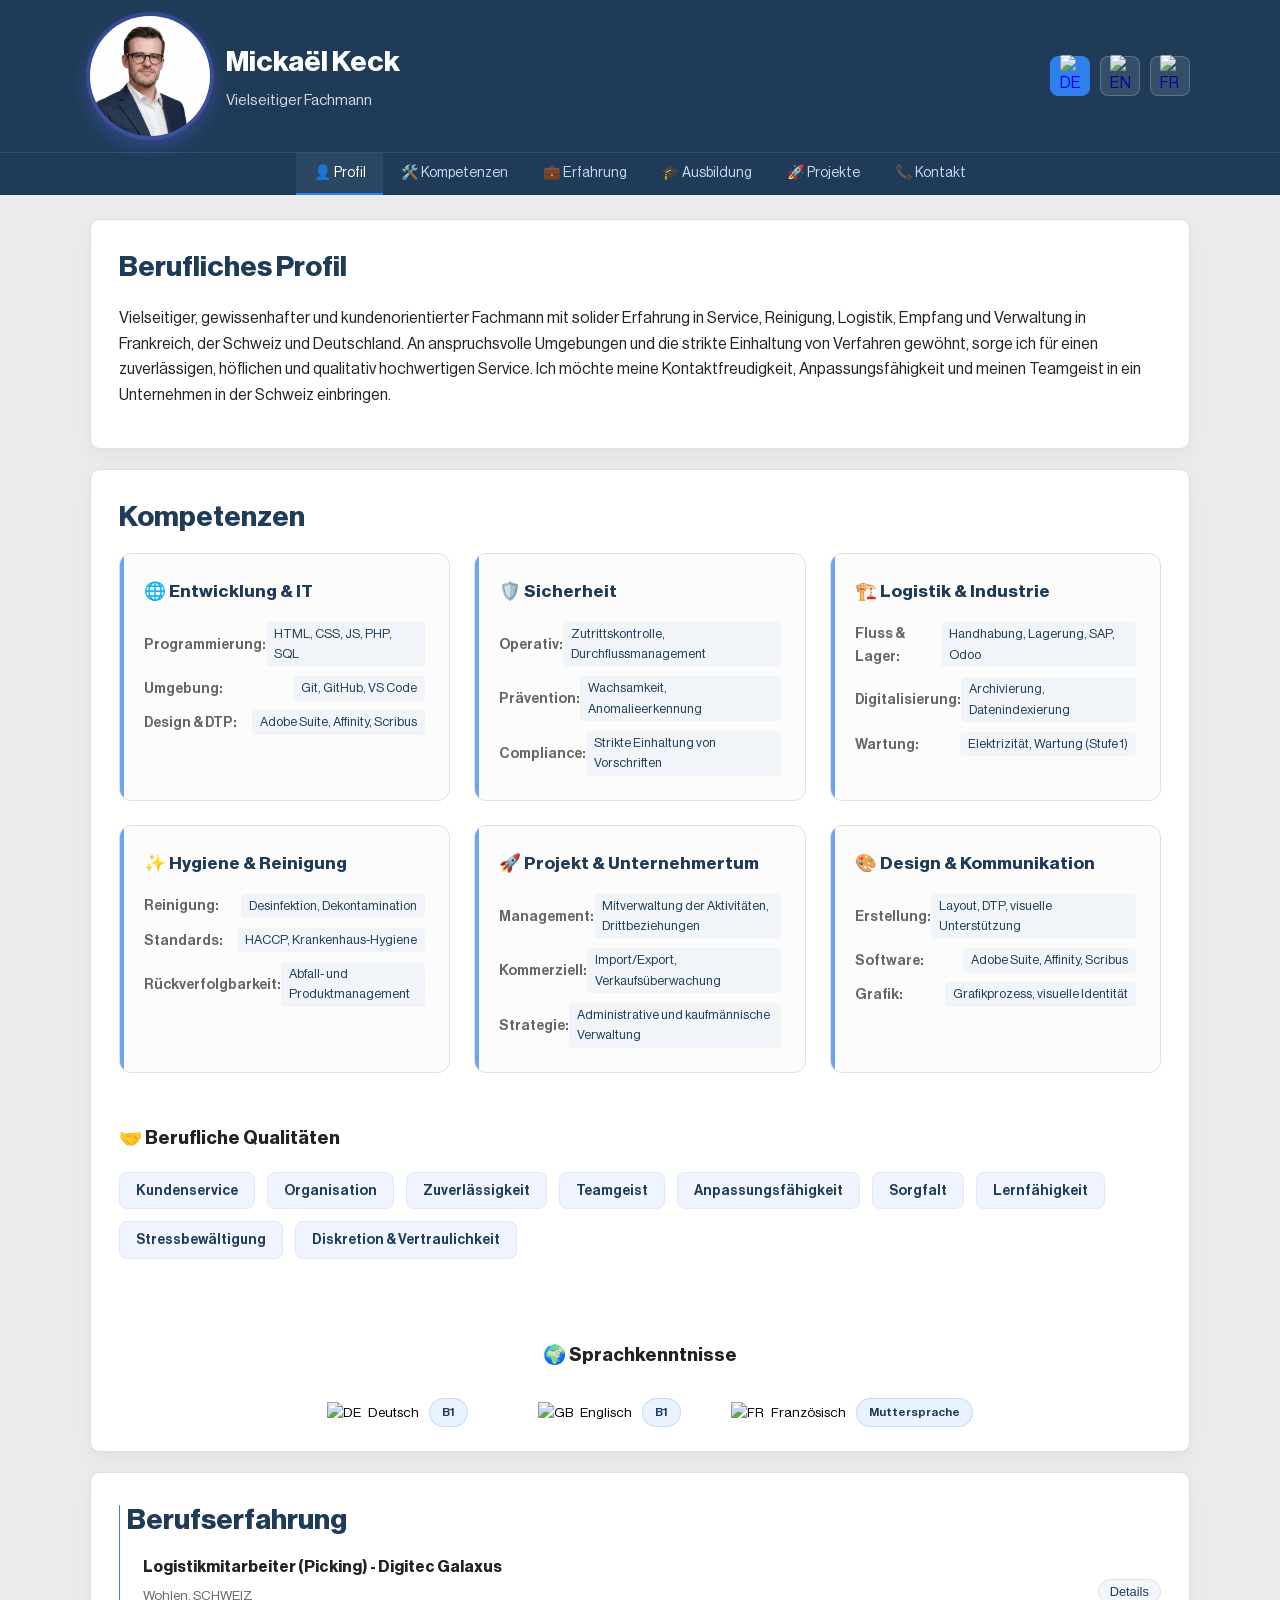
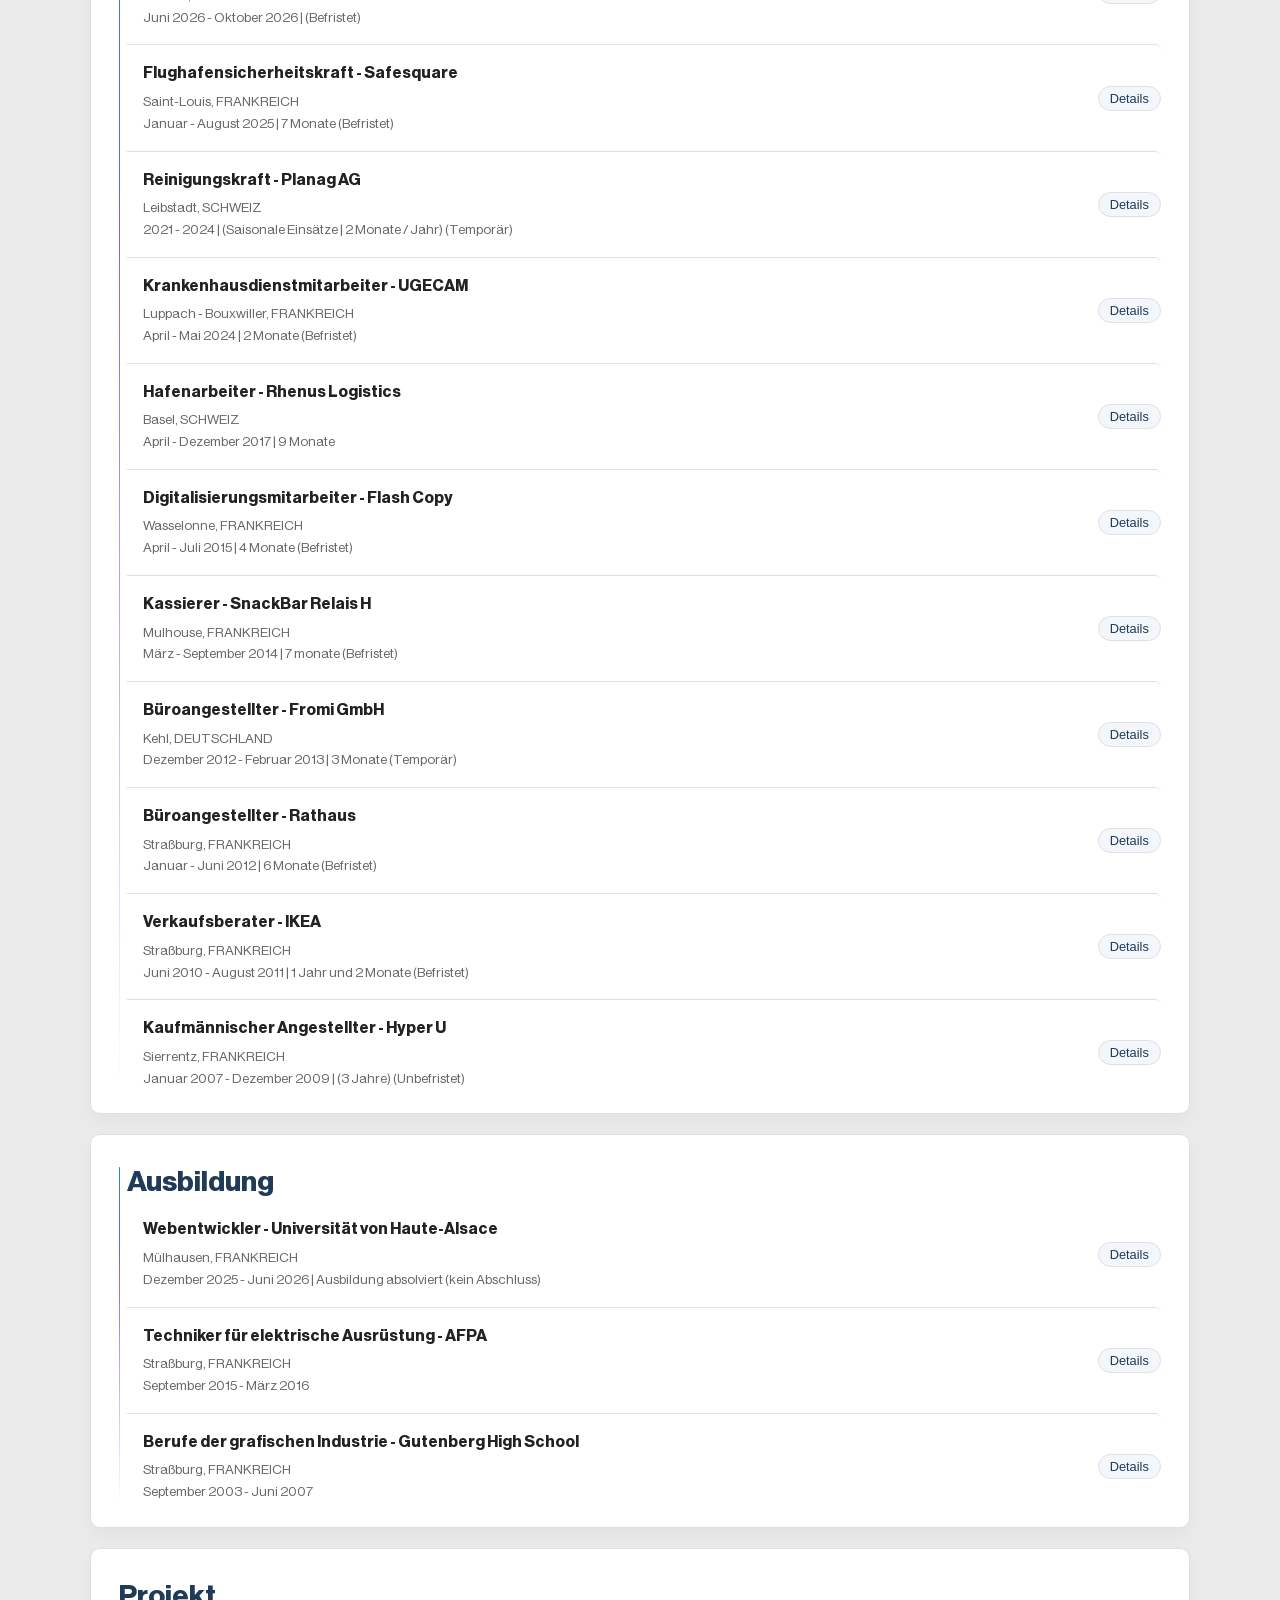
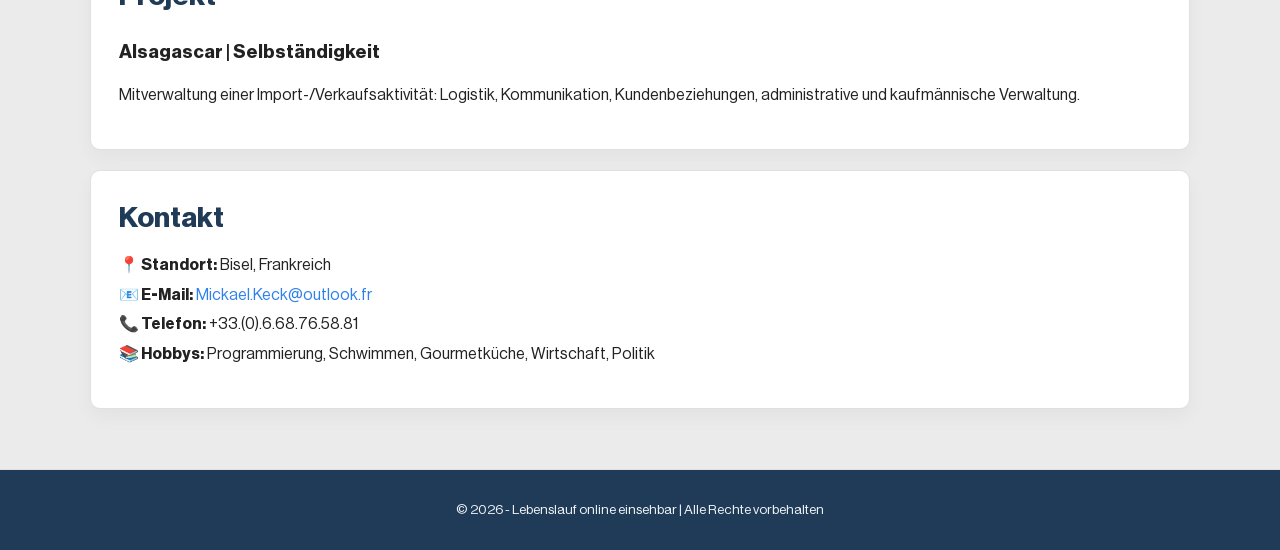
==== commit 39903ff6: "Update job date in index_de.html" ====
--- a/index_de.html
+++ b/index_de.html
@@ -183,7 +183,7 @@
           <header>
             <div>
               <h3>Flughafensicherheitskraft - Safesquare</h3>
-              <p class="job-meta">Saint-Louis, FRANKREICH<br>Februar - August 2025 | 7 Monate (Befristet)</p>
+              <p class="job-meta">Saint-Louis, FRANKREICH<br>Januar - August 2025 | 7 Monate (Befristet)</p>
             </div>
             <button class="toggle-job" type="button">Details</button>
           </header>
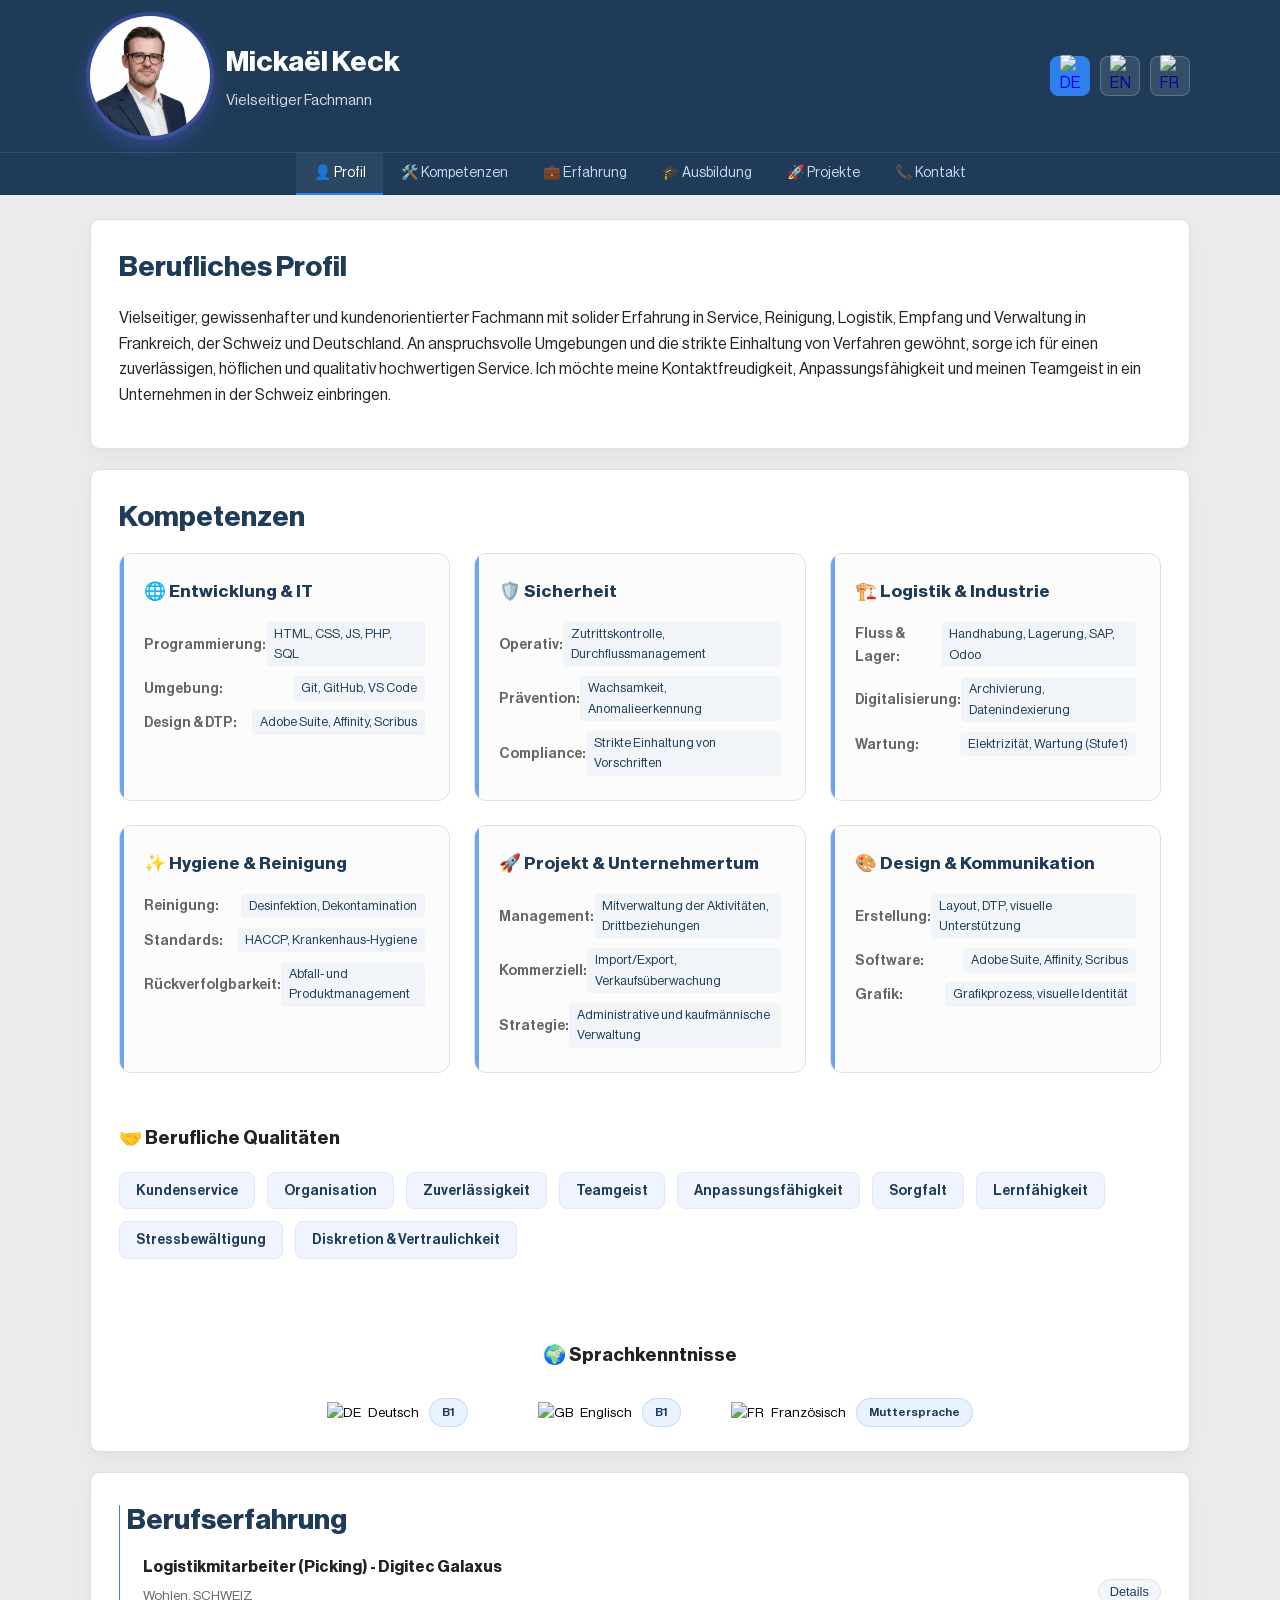
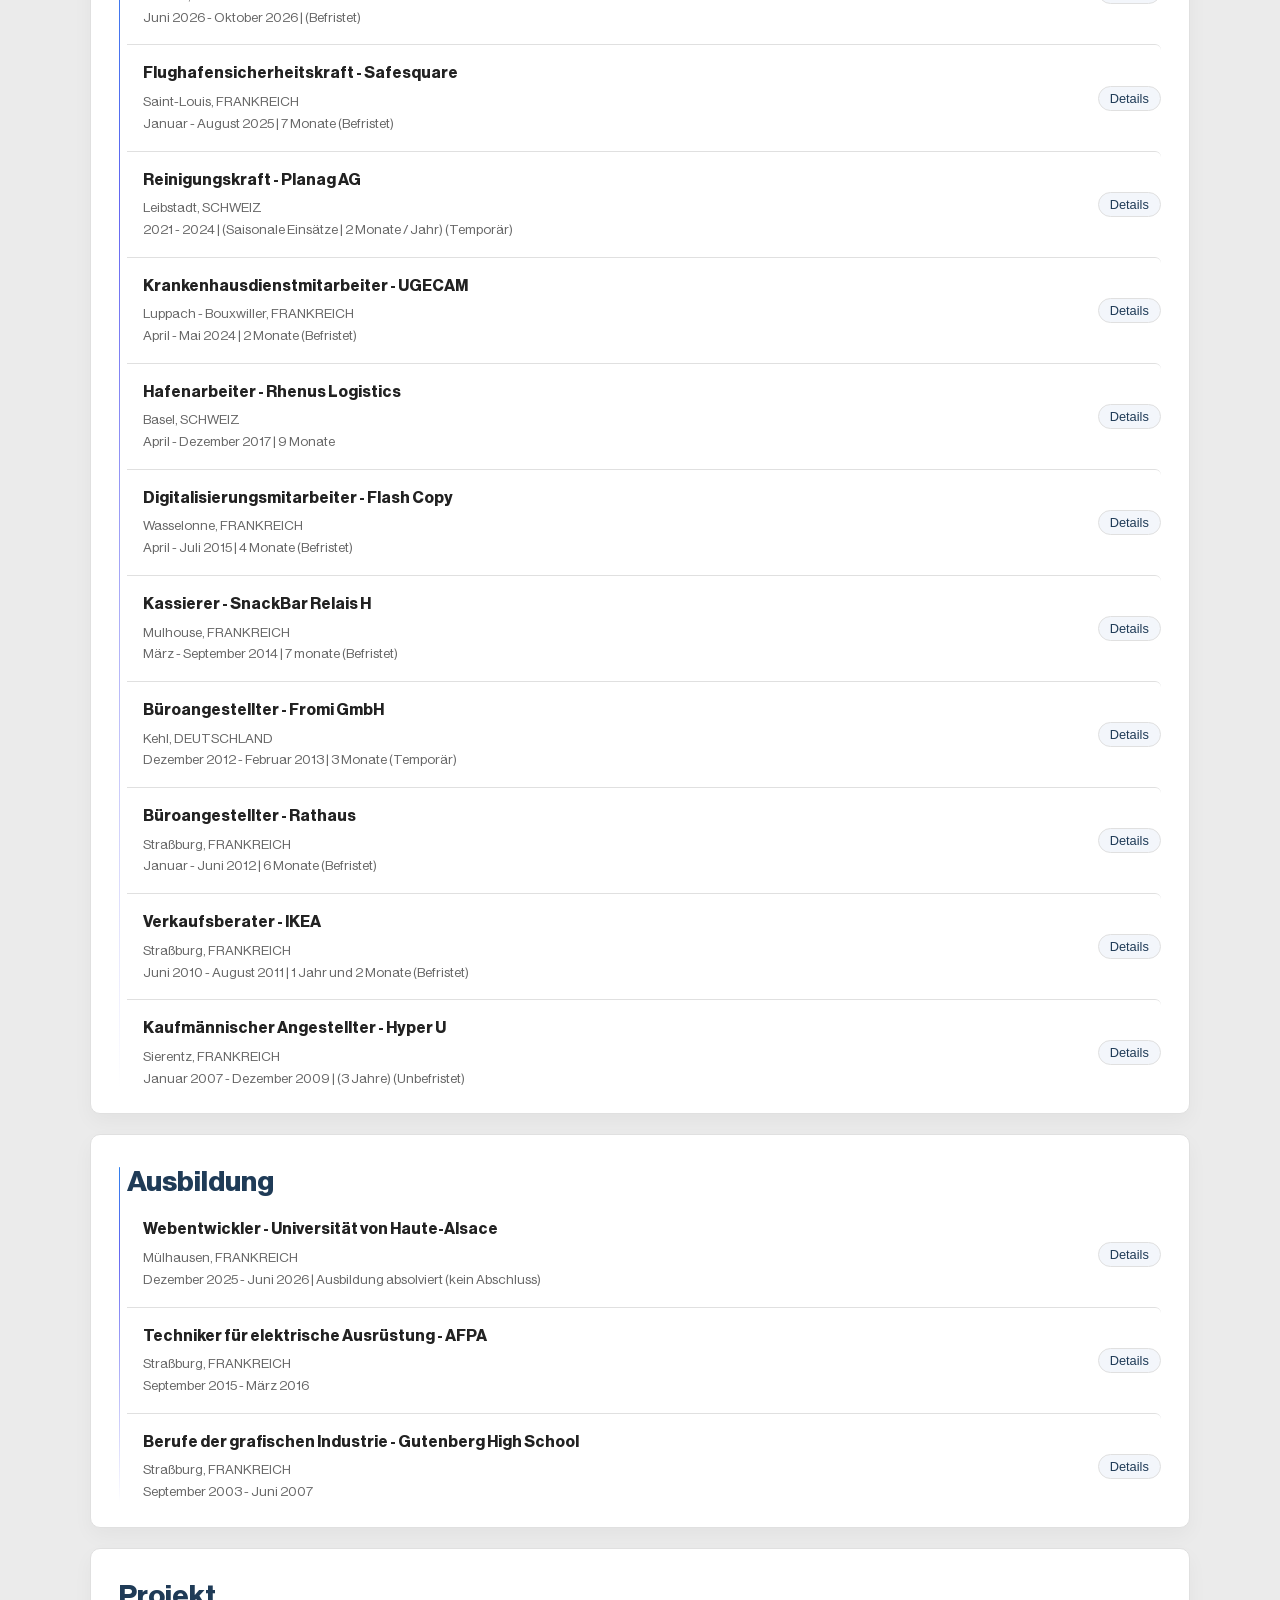
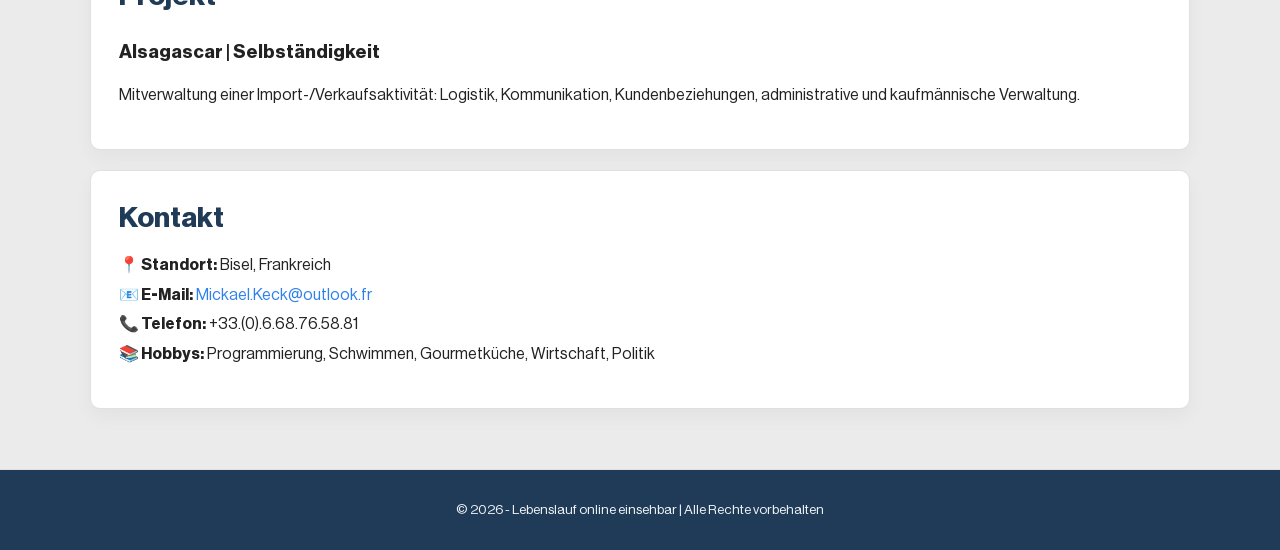
==== commit 67384d11: "Correct spelling of 'Sierentz' in job listing" ====
--- a/index_de.html
+++ b/index_de.html
@@ -318,7 +318,7 @@
           <header>
             <div>
               <h3>Kaufmännischer Angestellter - Hyper U</h3>
-              <p class="job-meta">Sierrentz, FRANKREICH<br>Januar 2007 - Dezember 2009 | (3 Jahre) (Unbefristet)</p>
+              <p class="job-meta">Sierentz, FRANKREICH<br>Januar 2007 - Dezember 2009 | (3 Jahre) (Unbefristet)</p>
             </div>
             <button class="toggle-job" type="button">Details</button>
           </header>
